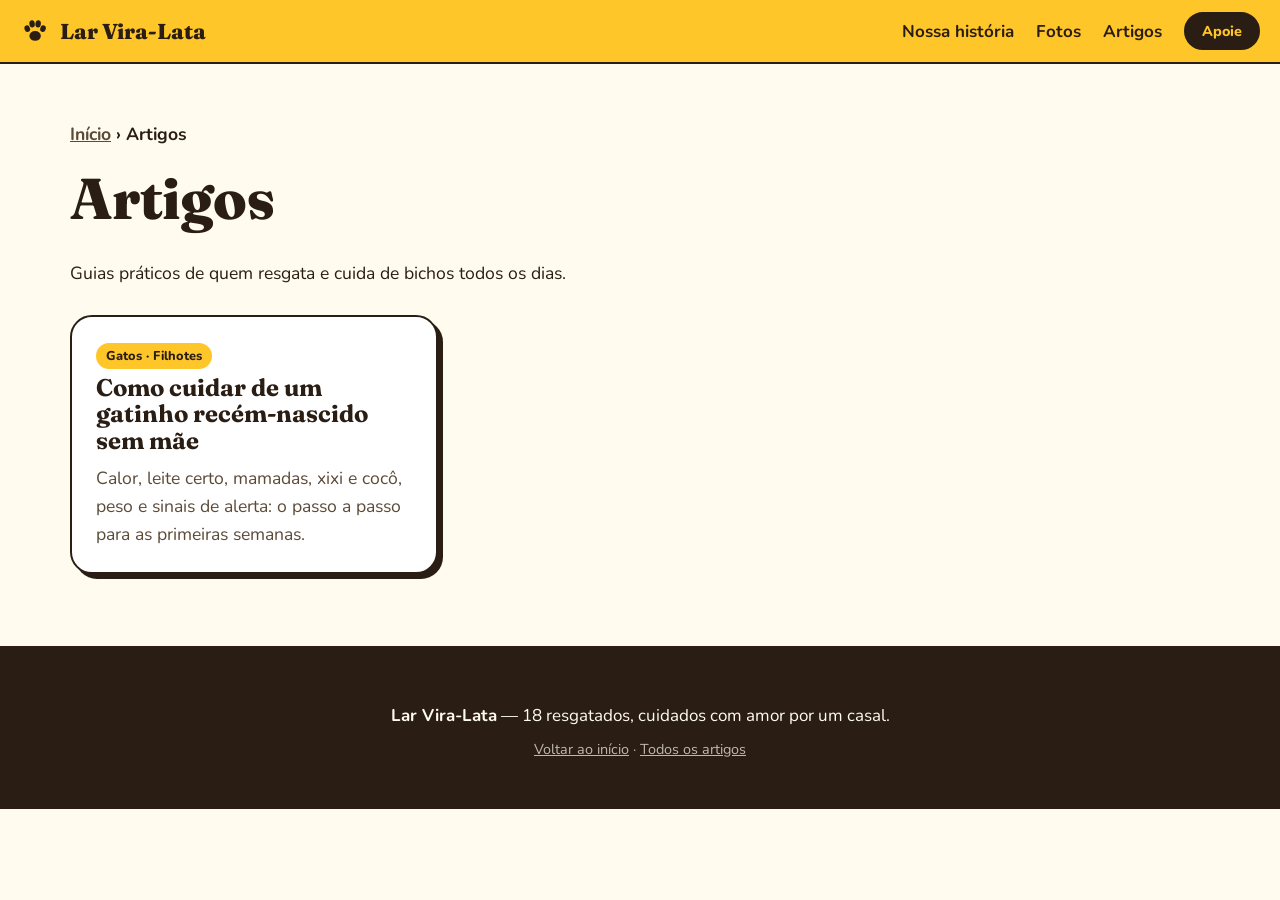
==== artigos/index.html @ 972ce477 "Adiciona SEO e aba de artigos com guia sobre gatinho recém-nascido Co-Authored-By: Claude Sonnet 5.5" ====
<!doctype html>
<html lang="pt-BR">
<head>
  <meta charset="utf-8">
  <meta name="viewport" content="width=device-width, initial-scale=1">
  <title>Artigos sobre resgate e cuidado de animais | Lar Vira-Lata</title>
  <meta name="description" content="Guias práticos de quem resgata e cuida de cães e gatos: filhotes órfãos, saúde, rotina e cuidados do dia a dia.">
  <link rel="canonical" href="https://patrickcavalcantte.github.io/larviralata/artigos/">
  <meta name="robots" content="index, follow, max-image-preview:large">
  <meta name="theme-color" content="#FFC629">
  <meta property="og:type" content="website">
  <meta property="og:locale" content="pt_BR">
  <meta property="og:site_name" content="Lar Vira-Lata">
  <meta property="og:title" content="Artigos | Lar Vira-Lata">
  <meta property="og:description" content="Guias práticos de quem resgata e cuida de cães e gatos.">
  <meta property="og:url" content="https://patrickcavalcantte.github.io/larviralata/artigos/">
  <meta property="og:image" content="https://patrickcavalcantte.github.io/larviralata/og.jpg">
  <meta name="twitter:card" content="summary_large_image">
  <link rel="icon" href="data:image/svg+xml,<svg xmlns='http://www.w3.org/2000/svg' viewBox='0 0 100 100'><circle cx='50' cy='50' r='50' fill='%23FFC629'/><g fill='%232A1E14'><ellipse cx='50' cy='64' rx='17' ry='14'/><circle cx='28' cy='42' r='8'/><circle cx='42' cy='30' r='8'/><circle cx='58' cy='30' r='8'/><circle cx='72' cy='42' r='8'/></g></svg>">
  <link rel="preconnect" href="https://fonts.googleapis.com">
  <link rel="preconnect" href="https://fonts.gstatic.com" crossorigin>
  <link href="https://fonts.googleapis.com/css2?family=Fraunces:opsz,wght@9..144,600;9..144,800&family=Nunito:wght@400;600;700;800&display=swap" rel="stylesheet">
  <link rel="stylesheet" href="../css/style.css">

  <script type="application/ld+json">
  {
    "@context": "https://schema.org",
    "@type": "CollectionPage",
    "name": "Artigos do Lar Vira-Lata",
    "inLanguage": "pt-BR",
    "url": "https://patrickcavalcantte.github.io/larviralata/artigos/"
  }
  </script>
</head>
<body>

  <header class="topo">
    <a href="../" class="marca">
      <svg class="marca-pata" viewBox="0 0 100 100" aria-hidden="true"><ellipse cx="50" cy="66" rx="19" ry="16"/><ellipse cx="24" cy="42" rx="9" ry="11" transform="rotate(-20 24 42)"/><ellipse cx="40" cy="26" rx="9" ry="12" transform="rotate(-8 40 26)"/><ellipse cx="60" cy="26" rx="9" ry="12" transform="rotate(8 60 26)"/><ellipse cx="76" cy="42" rx="9" ry="11" transform="rotate(20 76 42)"/></svg>
      Lar Vira-Lata
    </a>
    <nav>
      <a href="../#historia">Nossa história</a>
      <a href="../#mural">Fotos</a>
      <a href="./">Artigos</a>
      <a href="../#apoie" class="btn btn-escuro btn-peq">Apoie</a>
    </nav>
  </header>

  <main>
    <section class="artigo">
      <div class="cont">
        <p class="migalhas"><a href="../">Início</a> › Artigos</p>
        <h1>Artigos</h1>
        <p class="lead">Guias práticos de quem resgata e cuida de bichos todos os dias.</p>
        <div class="lista-artigos">
          <a class="cartao-artigo" href="como-cuidar-de-gatinho-recem-nascido-sem-mae.html">
            <span class="etiqueta">Gatos · Filhotes</span>
            <h3>Como cuidar de um gatinho recém-nascido sem mãe</h3>
            <p>Calor, leite certo, mamadas, xixi e cocô, peso e sinais de alerta: o passo a passo para as primeiras semanas.</p>
          </a>
        </div>
      </div>
    </section>
  </main>
  <footer class="rodape">
    <p><strong>Lar Vira-Lata</strong> — 18 resgatados, cuidados com amor por um casal.</p>
    <p class="peq"><a href="../">Voltar ao início</a> · <a href="./">Todos os artigos</a></p>
  </footer>
</body>
</html>
---- css/style.css ----
:root {
  --amarelo: #FFC629;
  --amarelo-forte: #F5B000;
  --amarelo-claro: #FFF1C2;
  --creme: #FFFBEF;
  --tinta: #2A1E14;
  --tinta-suave: #5C4A38;
  --branco: #FFFFFF;
  --raio: 22px;
  --sombra: 0 10px 30px rgba(42, 30, 20, .12);
  --titulo: "Fraunces", Georgia, serif;
  --texto: "Nunito", system-ui, sans-serif;
}

* { box-sizing: border-box; }
html { scroll-behavior: smooth; }
body {
  margin: 0;
  font-family: var(--texto);
  font-size: 17px;
  line-height: 1.6;
  color: var(--tinta);
  background: var(--creme);
  -webkit-font-smoothing: antialiased;
}
img { max-width: 100%; display: block; }
h1, h2, h3 { font-family: var(--titulo); line-height: 1.1; margin: 0 0 .5em; }
h2 { font-size: clamp(2rem, 4.5vw, 3rem); font-weight: 800; }
a { color: inherit; }

.cont { max-width: 1180px; margin: 0 auto; padding: 0 20px; }
.estreito { max-width: 760px; }

/* ---------- botões ---------- */
.btn {
  display: inline-flex; align-items: center; justify-content: center; gap: .5em;
  padding: .9em 1.5em; border-radius: 999px; border: 2px solid var(--tinta);
  font: 800 1rem var(--texto); text-decoration: none; cursor: pointer;
  transition: transform .15s, box-shadow .15s, background .15s;
}
.btn:hover { transform: translateY(-2px); box-shadow: 0 4px 0 var(--tinta); }
.btn:active { transform: translateY(0); box-shadow: none; }
.btn-escuro { background: var(--tinta); color: var(--amarelo); }
.btn-claro { background: var(--creme); color: var(--tinta); }
.btn-linha { background: transparent; color: var(--tinta); }
.btn-peq { padding: .5em 1.1em; font-size: .9rem; }
.btn-largo { width: 100%; }

/* ---------- topo ---------- */
.topo {
  position: sticky; top: 0; z-index: 20;
  display: flex; align-items: center; justify-content: space-between; gap: 16px;
  padding: 12px 20px;
  background: var(--amarelo);
  border-bottom: 2px solid var(--tinta);
}
.marca {
  display: flex; align-items: center; gap: .45em;
  font: 800 1.35rem var(--titulo); text-decoration: none;
}
.marca-pata { width: 1.4em; height: 1.4em; fill: var(--tinta); }
.topo nav { display: flex; align-items: center; gap: 22px; }
.topo nav a:not(.btn) { font-weight: 700; text-decoration: none; }
.topo nav a:not(.btn):hover { text-decoration: underline; text-underline-offset: 4px; }

/* ---------- hero ---------- */
.hero {
  display: grid; grid-template-columns: 1.05fr 1fr; gap: 48px; align-items: center;
  max-width: 1180px; margin: 0 auto; padding: 64px 20px 72px;
}
.hero { position: relative; }
.hero::before {
  content: ""; position: absolute; top: 0; bottom: 0; z-index: -1;
  left: calc(50% - 50vw); right: calc(50% - 50vw);
  background: var(--amarelo);
}
body { overflow-x: hidden; }
.selo {
  display: inline-block; margin: 0 0 18px; padding: .35em 1em;
  background: var(--creme); border: 2px solid var(--tinta); border-radius: 999px;
  font-weight: 800; font-size: .9rem;
}
.hero h1 { font-size: clamp(3.2rem, 9vw, 6.2rem); font-weight: 800; letter-spacing: -.02em; }
.hero h1 span { display: block; }
.lead { font-size: 1.2rem; max-width: 34em; margin: 0 0 28px; }
.hero-acoes { display: flex; flex-wrap: wrap; gap: 12px; }

.mosaico {
  display: grid; grid-template-columns: repeat(3, 1fr); gap: 10px;
  transform: rotate(2deg);
}
.mosaico .ladrilho {
  aspect-ratio: 1; border-radius: 18px; overflow: hidden;
  border: 3px solid var(--tinta); background: var(--amarelo-claro);
  box-shadow: 4px 4px 0 var(--tinta);
}
.mosaico .ladrilho:nth-child(2n) { transform: translateY(14px); }
.mosaico img { width: 100%; height: 100%; object-fit: cover; }
.hero-foto.com-capa .mosaico { display: none; }
.capa {
  border-radius: 28px; overflow: hidden; border: 3px solid var(--tinta);
  box-shadow: 8px 8px 0 var(--tinta); transform: rotate(1.5deg);
  aspect-ratio: 4 / 5; background: var(--amarelo-claro);
}
.capa img { width: 100%; height: 100%; object-fit: cover; }

/* ---------- números ---------- */
.numeros {
  display: grid; grid-template-columns: repeat(4, 1fr);
  max-width: 1180px; margin: -36px auto 0; position: relative;
  background: var(--tinta); color: var(--creme);
  border-radius: var(--raio); overflow: hidden;
  box-shadow: var(--sombra);
}
.numeros.tres { grid-template-columns: repeat(3, 1fr); }
.numeros > div[hidden] { display: none; }
.numeros > div { padding: 26px 20px; text-align: center; }
.numeros > div + div { border-left: 1px solid rgba(255, 255, 255, .12); }
.numeros strong {
  display: block; font: 800 2.6rem/1 var(--titulo); color: var(--amarelo);
}
.numeros span { font-size: .95rem; opacity: .85; }

/* ---------- história ---------- */
.historia { padding: 96px 0 80px; }
.historia h2 em { font-style: normal; background: linear-gradient(transparent 60%, var(--amarelo) 60%); }
.historia p { font-size: 1.12rem; }
.gastos {
  list-style: none; padding: 0; margin: 32px 0 0;
  display: grid; grid-template-columns: repeat(auto-fill, minmax(200px, 1fr)); gap: 10px;
}
.gastos li {
  display: flex; align-items: center; gap: .6em;
  padding: .75em 1em; background: var(--amarelo-claro);
  border-radius: 14px; font-weight: 700;
}
.gastos svg { width: 1.2em; height: 1.2em; fill: var(--amarelo-forte); flex: none; }

/* ---------- mural ---------- */
.mural-sec { padding: 0 0 88px; }
.mural { columns: 4 240px; column-gap: 14px; }
.mural button {
  display: block; width: 100%; margin: 0 0 14px; padding: 0; cursor: zoom-in;
  break-inside: avoid; border: 2px solid var(--tinta); border-radius: 18px; overflow: hidden;
  background: var(--amarelo-claro); transition: transform .18s, box-shadow .18s;
}
.mural button:nth-child(3n+1) { transform: rotate(-.8deg); }
.mural button:nth-child(3n+2) { transform: rotate(.6deg); }
.mural button:hover, .mural button:focus-visible { transform: rotate(0) scale(1.02); box-shadow: 5px 5px 0 var(--amarelo-forte); outline: none; }
.mural img { width: 100%; height: auto; }

/* ---------- turma ---------- */
.turma { padding: 72px 0 96px; background: var(--branco); border-top: 2px solid var(--tinta); border-bottom: 2px solid var(--tinta); }
.turma-cab { display: flex; flex-wrap: wrap; align-items: end; justify-content: space-between; gap: 16px; }
.turma-cab h2 { margin: 0; }
.sub { color: var(--tinta-suave); margin: 8px 0 32px; }
.filtros { display: flex; gap: 8px; }
.filtro {
  padding: .5em 1.1em; border-radius: 999px; border: 2px solid var(--tinta);
  background: var(--creme); font: 800 .95rem var(--texto); color: var(--tinta); cursor: pointer;
}
.filtro.ativo { background: var(--amarelo); }

.grade {
  display: grid; grid-template-columns: repeat(auto-fill, minmax(220px, 1fr)); gap: 22px;
}
.card {
  display: block; width: 100%; padding: 0; text-align: left; cursor: pointer;
  background: var(--creme); border: 2px solid var(--tinta); border-radius: var(--raio);
  overflow: hidden; font: inherit; color: inherit;
  transition: transform .18s, box-shadow .18s;
}
.card:hover, .card:focus-visible { transform: translateY(-4px) rotate(-.6deg); box-shadow: 6px 6px 0 var(--amarelo-forte); outline: none; }
.card-foto { position: relative; aspect-ratio: 1; background: var(--amarelo-claro); overflow: hidden; }
.card-foto img { width: 100%; height: 100%; object-fit: cover; transition: transform .4s; }
.card:hover .card-foto img { transform: scale(1.05); }
.card-qtd {
  position: absolute; right: 10px; bottom: 10px;
  padding: .2em .7em; border-radius: 999px;
  background: rgba(42, 30, 20, .8); color: var(--creme); font-size: .8rem; font-weight: 700;
}
.card-info { padding: 14px 16px 16px; }
.card-info h3 { font-size: 1.35rem; margin: 0; }
.card-info p { margin: 2px 0 0; font-size: .9rem; color: var(--tinta-suave); text-transform: capitalize; }

.sem-foto {
  width: 100%; height: 100%; display: grid; place-items: center;
  background: var(--amarelo-claro); color: var(--amarelo-forte);
}
.sem-foto svg { width: 42%; height: 42%; fill: currentColor; opacity: .7; }

/* ---------- apoie ---------- */
.apoie { padding: 96px 0; background: var(--amarelo); }
.apoie-grid { display: grid; grid-template-columns: 1.1fr .9fr; gap: 56px; align-items: start; }
.apoie-texto p { font-size: 1.12rem; }
.passos { padding-left: 0; list-style: none; counter-reset: p; margin: 24px 0; }
.passos li {
  counter-increment: p; position: relative; padding: 0 0 14px 52px; font-size: 1.05rem;
}
.passos li::before {
  content: counter(p); position: absolute; left: 0; top: -2px;
  width: 36px; height: 36px; display: grid; place-items: center;
  border-radius: 50%; background: var(--tinta); color: var(--amarelo);
  font: 800 1.05rem var(--titulo);
}
.obrigado { font-weight: 700; }
.contatos { display: flex; flex-wrap: wrap; gap: 10px; margin-top: 16px; }

.pix-card {
  background: var(--creme); border: 3px solid var(--tinta); border-radius: 28px;
  padding: 28px; box-shadow: 8px 8px 0 var(--tinta);
  display: flex; flex-direction: column; gap: 10px;
}
.pix-rotulo, .pix-chave-rotulo {
  margin: 0; font-size: .8rem; font-weight: 800; letter-spacing: .08em; text-transform: uppercase; color: var(--tinta-suave);
}
.valores { display: grid; grid-template-columns: repeat(4, 1fr); gap: 8px; margin-bottom: 8px; }
.valor {
  padding: .7em .3em; border-radius: 14px; border: 2px solid var(--tinta);
  background: var(--branco); font: 800 1rem var(--texto); color: var(--tinta); cursor: pointer;
}
.valor.ativo { background: var(--amarelo); }
.qr {
  align-self: center; padding: 14px; background: var(--branco);
  border-radius: 18px; border: 2px solid var(--tinta); margin: 4px 0 6px;
  min-height: 60px;
}
.qr img, .qr canvas { width: 200px; height: 200px; }
.qr:empty { display: none; }
.pix-chave {
  margin: 0 0 6px; font-weight: 800; font-size: 1.05rem; word-break: break-all;
  padding: .6em .9em; background: var(--amarelo-claro); border-radius: 12px;
}
.pix-titular { margin: 4px 0 0; font-size: .85rem; color: var(--tinta-suave); text-align: center; }

/* ---------- rodapé ---------- */
.rodape { padding: 48px 20px; text-align: center; background: var(--tinta); color: var(--creme); }
.rodape .marca-pata { fill: var(--amarelo); width: 44px; height: 44px; }
.rodape p { margin: 8px 0 0; }
.rodape .peq { font-size: .9rem; opacity: .7; }

/* ---------- lightbox ---------- */
.lightbox {
  position: fixed; inset: 0; z-index: 50;
  display: grid; place-items: center; padding: 20px;
  background: rgba(42, 30, 20, .85);
}
.lightbox[hidden] { display: none; }
.lb-caixa {
  position: relative; width: min(1040px, 100%); max-height: calc(100vh - 40px);
  display: grid; grid-template-columns: 1.4fr 1fr;
  background: var(--creme); border-radius: 26px; overflow: hidden;
  border: 3px solid var(--tinta);
}
.lb-foto { position: relative; background: var(--tinta); display: grid; place-items: center; min-height: 360px; }
.lb-foto img { width: 100%; height: 100%; max-height: calc(100vh - 46px); object-fit: contain; }
.lb-nav {
  position: absolute; top: 50%; transform: translateY(-50%);
  width: 44px; height: 44px; border-radius: 50%; border: 2px solid var(--tinta);
  background: var(--amarelo); color: var(--tinta); font-size: 1.7rem; line-height: 1; cursor: pointer;
}
.lb-ant { left: 12px; } .lb-prox { right: 12px; }
.lb-cont {
  position: absolute; bottom: 12px; left: 50%; transform: translateX(-50%);
  padding: .2em .8em; border-radius: 999px; background: rgba(42, 30, 20, .75); color: var(--creme); font-size: .85rem;
}
.lb-info { padding: 32px 28px; overflow-y: auto; display: flex; flex-direction: column; gap: 6px; }
.lb-info h3 { font-size: 2.4rem; margin: 0; }
.lb-especie { margin: 0; font-weight: 800; font-size: .8rem; letter-spacing: .08em; text-transform: uppercase; color: var(--amarelo-forte); }
.lb-info > p:not(.lb-especie) { margin: 8px 0 12px; }
.lb-miniaturas { display: flex; flex-wrap: wrap; gap: 8px; margin: 4px 0 20px; }
.lb-miniaturas button {
  width: 56px; height: 56px; padding: 0; border-radius: 10px; overflow: hidden; cursor: pointer;
  border: 2px solid transparent; background: var(--amarelo-claro);
}
.lb-miniaturas button.ativo { border-color: var(--tinta); }
.lb-miniaturas img { width: 100%; height: 100%; object-fit: cover; }
.lb-info .btn { margin-top: auto; align-self: flex-start; }
.lb-fechar {
  position: absolute; top: 12px; right: 12px; z-index: 2;
  width: 40px; height: 40px; border-radius: 50%; border: 2px solid var(--tinta);
  background: var(--creme); font-size: 1.6rem; line-height: 1; cursor: pointer; color: var(--tinta);
}

/* ---------- toast ---------- */
.toast {
  position: fixed; left: 50%; bottom: 24px; z-index: 60;
  transform: translate(-50%, 150%); opacity: 0;
  padding: .8em 1.4em; border-radius: 999px;
  background: var(--tinta); color: var(--amarelo); font-weight: 800;
  transition: transform .25s, opacity .25s;
}
.toast.show { transform: translate(-50%, 0); opacity: 1; }

/* ---------- responsivo ---------- */
@media (max-width: 900px) {
  .hero { grid-template-columns: minmax(0, 1fr); padding-top: 40px; gap: 40px; }
  .apoie-grid { grid-template-columns: minmax(0, 1fr); }
  .lb-caixa { grid-template-columns: 1fr; overflow-y: auto; }
  .lb-foto { min-height: 0; aspect-ratio: 1; }
  .lb-foto img { max-height: none; }
}
@media (max-width: 700px) {
  body { font-size: 16px; }
  .topo nav a:not(.btn) { display: none; }
  .numeros { grid-template-columns: repeat(2, 1fr); margin: -28px 16px 0; }
  .numeros:not(.tres) > div:nth-child(3) { border-left: 0; }
  .numeros:not(.tres) > div:nth-child(n+3) { border-top: 1px solid rgba(255, 255, 255, .12); }
  .numeros.tres { grid-template-columns: repeat(3, 1fr); }
  .numeros.tres > div { padding: 20px 8px; }
  .numeros.tres strong { font-size: 2rem; }
  .numeros.tres span { font-size: .8rem; display: block; line-height: 1.3; }
  .grade { grid-template-columns: repeat(2, 1fr); gap: 12px; }
  .mural { columns: 2; column-gap: 10px; }
  .mural button { margin-bottom: 10px; }
  .card-info { padding: 10px 12px 12px; }
  .card-info h3 { font-size: 1.1rem; }
  .historia, .apoie { padding: 64px 0; }
  .pix-card { padding: 20px; box-shadow: 5px 5px 0 var(--tinta); }
  .valores { grid-template-columns: repeat(2, 1fr); }
  .lightbox { padding: 0; }
  .lb-caixa { max-height: 100vh; height: 100%; border-radius: 0; border: 0; }
}
@media (prefers-reduced-motion: reduce) {
  * { transition: none !important; scroll-behavior: auto !important; }
}

/* ---------- artigos ---------- */
.artigos-sec { padding: 0 0 88px; }
.lista-artigos { display: grid; grid-template-columns: repeat(auto-fill, minmax(300px, 1fr)); gap: 18px; margin-top: 24px; }
.cartao-artigo {
  display: block; padding: 24px; background: var(--branco); text-decoration: none;
  border: 2px solid var(--tinta); border-radius: var(--raio); box-shadow: 5px 5px 0 var(--tinta);
  transition: transform .15s, box-shadow .15s;
}
.cartao-artigo:hover, .cartao-artigo:focus-visible { transform: translate(-2px, -2px); box-shadow: 7px 7px 0 var(--amarelo-forte); outline: none; }
.cartao-artigo h3 { font-size: 1.5rem; margin: 6px 0 10px; }
.cartao-artigo p { margin: 0; color: var(--tinta-suave); }
.etiqueta { display: inline-block; padding: .2em .8em; background: var(--amarelo); border-radius: 999px; font-weight: 800; font-size: .8rem; }
.artigo { padding: 56px 0 72px; }
.artigo h1 { font-size: clamp(2.2rem, 6vw, 3.6rem); font-weight: 800; letter-spacing: -.01em; }
.artigo h2 { font-size: clamp(1.5rem, 3.5vw, 2rem); margin-top: 1.8em; }
.artigo p, .artigo li { font-size: 1.1rem; }
.artigo li { margin-bottom: .4em; }
.artigo .meta { color: var(--tinta-suave); font-weight: 700; font-size: .95rem; }
.migalhas { font-size: .9rem; font-weight: 700; margin: 0 0 18px; }
.migalhas a { color: var(--tinta-suave); }
.resumo { background: var(--amarelo-claro); border: 2px solid var(--tinta); border-radius: var(--raio); padding: 18px 22px; margin: 24px 0; }
.resumo p, .resumo ul { margin: 0; }
.resumo strong { font-family: var(--titulo); font-size: 1.2rem; }
.alerta { background: var(--branco); border: 2px solid var(--tinta); border-left-width: 10px; border-radius: 14px; padding: 14px 18px; margin: 22px 0; }
.alerta p { margin: 0; }
.tabela-rolagem { overflow-x: auto; margin: 18px 0; }
.artigo table { border-collapse: collapse; width: 100%; background: var(--branco); }
.artigo th, .artigo td { border: 2px solid var(--tinta); padding: .6em .8em; text-align: left; font-size: 1rem; }
.artigo th { background: var(--amarelo); }
.artigo details { background: var(--branco); border: 2px solid var(--tinta); border-radius: 14px; padding: 12px 18px; margin: 10px 0; }
.artigo summary { font-weight: 800; cursor: pointer; }
.cta-artigo { margin-top: 48px; padding: 28px; background: var(--amarelo); border: 2px solid var(--tinta); border-radius: var(--raio); box-shadow: 6px 6px 0 var(--tinta); }
.cta-artigo h2 { margin-top: 0; font-size: 1.8rem; }
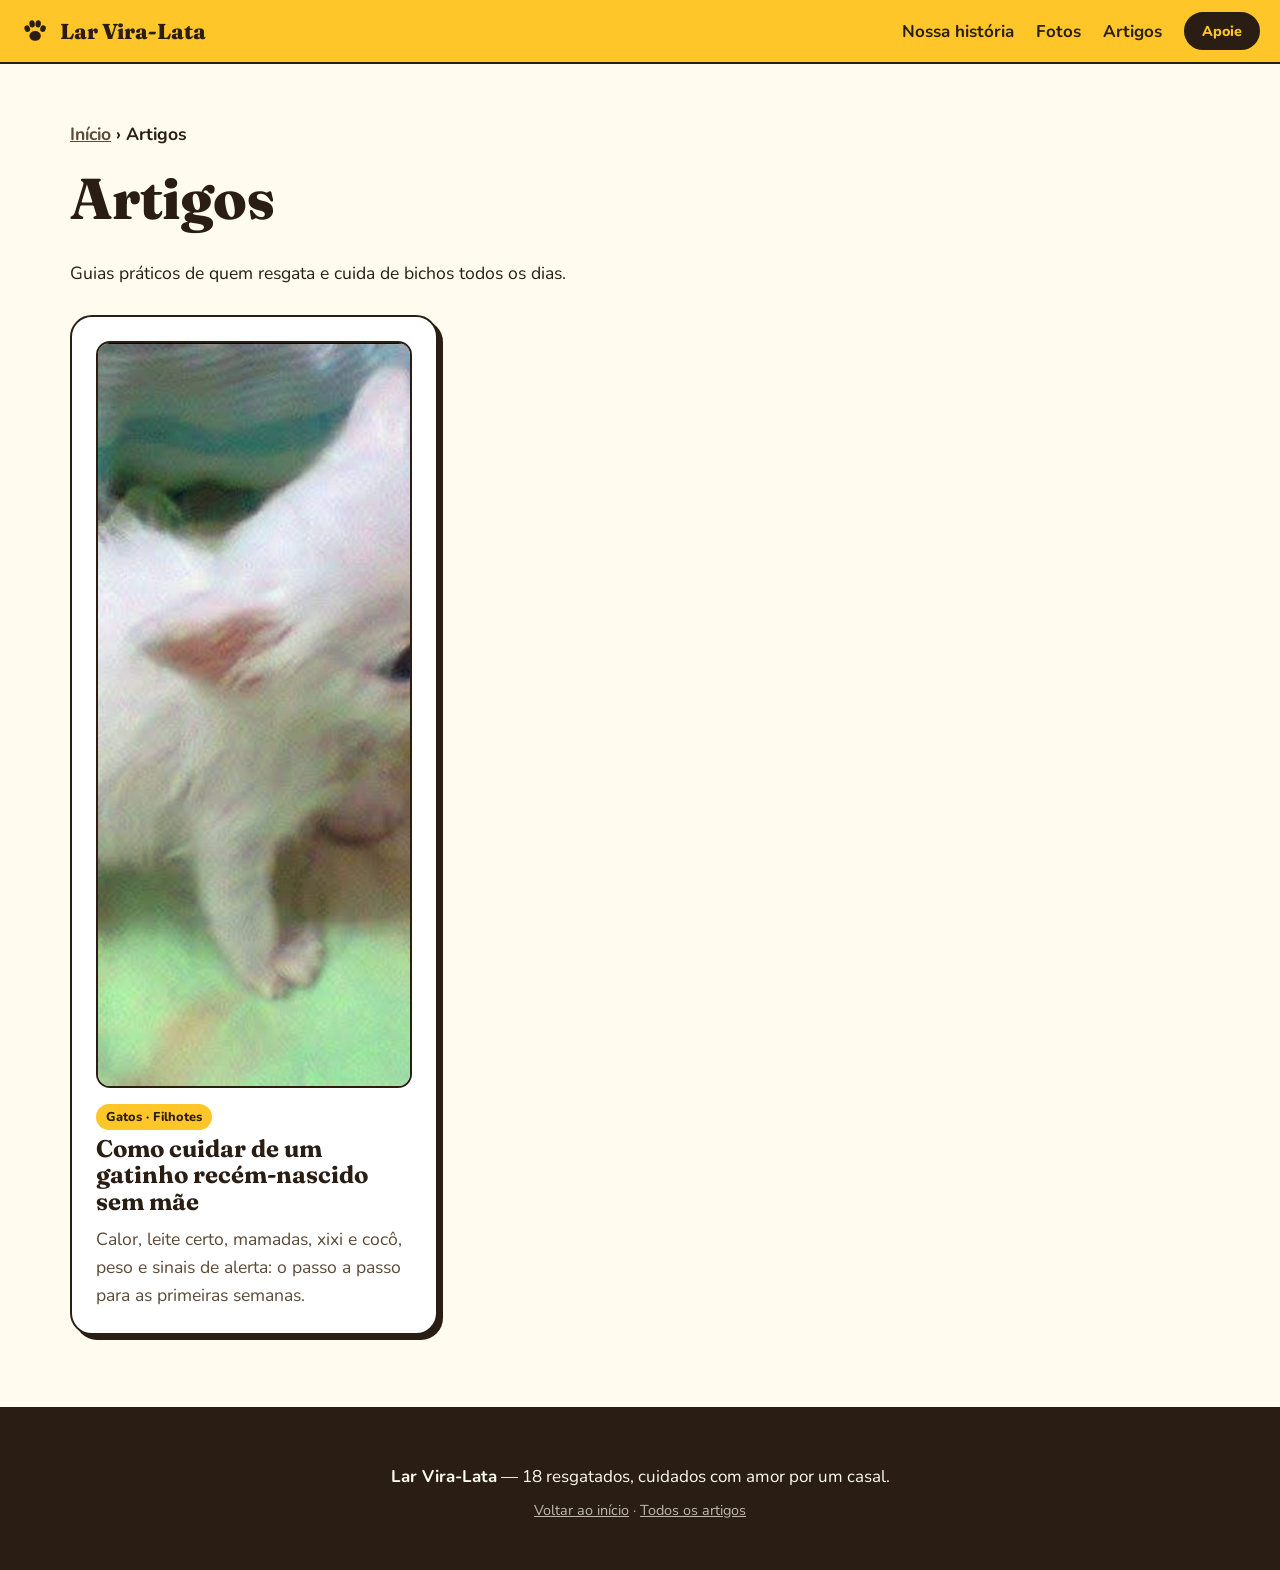
==== commit 4ba898f2: "Foto do filhote branco nos cartões do artigo Co-Authored-By: Claude Sonnet 5.5 <noreply@anthropic.co" ====
--- a/artigos/index.html
+++ b/artigos/index.html
@@ -5,7 +5,7 @@
   <meta name="viewport" content="width=device-width, initial-scale=1">
   <title>Artigos sobre resgate e cuidado de animais | Lar Vira-Lata</title>
   <meta name="description" content="Guias práticos de quem resgata e cuida de cães e gatos: filhotes órfãos, saúde, rotina e cuidados do dia a dia.">
-  <link rel="canonical" href="https://patrickcavalcantte.github.io/larviralata/artigos/">
+  <link rel="canonical" href="https://www.larviralata.com.br/artigos/">
   <meta name="robots" content="index, follow, max-image-preview:large">
   <meta name="theme-color" content="#FFC629">
   <meta property="og:type" content="website">
@@ -13,8 +13,8 @@
   <meta property="og:site_name" content="Lar Vira-Lata">
   <meta property="og:title" content="Artigos | Lar Vira-Lata">
   <meta property="og:description" content="Guias práticos de quem resgata e cuida de cães e gatos.">
-  <meta property="og:url" content="https://patrickcavalcantte.github.io/larviralata/artigos/">
-  <meta property="og:image" content="https://patrickcavalcantte.github.io/larviralata/og.jpg">
+  <meta property="og:url" content="https://www.larviralata.com.br/artigos/">
+  <meta property="og:image" content="https://www.larviralata.com.br/og.jpg">
   <meta name="twitter:card" content="summary_large_image">
   <link rel="icon" href="data:image/svg+xml,<svg xmlns='http://www.w3.org/2000/svg' viewBox='0 0 100 100'><circle cx='50' cy='50' r='50' fill='%23FFC629'/><g fill='%232A1E14'><ellipse cx='50' cy='64' rx='17' ry='14'/><circle cx='28' cy='42' r='8'/><circle cx='42' cy='30' r='8'/><circle cx='58' cy='30' r='8'/><circle cx='72' cy='42' r='8'/></g></svg>">
   <link rel="preconnect" href="https://fonts.googleapis.com">
@@ -28,7 +28,7 @@
     "@type": "CollectionPage",
     "name": "Artigos do Lar Vira-Lata",
     "inLanguage": "pt-BR",
-    "url": "https://patrickcavalcantte.github.io/larviralata/artigos/"
+    "url": "https://www.larviralata.com.br/artigos/"
   }
   </script>
 </head>
@@ -55,6 +55,7 @@
         <p class="lead">Guias práticos de quem resgata e cuida de bichos todos os dias.</p>
         <div class="lista-artigos">
           <a class="cartao-artigo" href="como-cuidar-de-gatinho-recem-nascido-sem-mae.html">
+            <img class="cartao-img" src="img/filhote-branco-mamadeira.jpg" width="1000" height="747" alt="Filhote branco de gato mamando na mamadeira" loading="lazy">
             <span class="etiqueta">Gatos · Filhotes</span>
             <h3>Como cuidar de um gatinho recém-nascido sem mãe</h3>
             <p>Calor, leite certo, mamadas, xixi e cocô, peso e sinais de alerta: o passo a passo para as primeiras semanas.</p>
--- a/css/style.css
+++ b/css/style.css
@@ -136,18 +136,32 @@
 }
 .gastos svg { width: 1.2em; height: 1.2em; fill: var(--amarelo-forte); flex: none; }
 
-/* ---------- mural ---------- */
+/* ---------- mural (carrossel) ---------- */
 .mural-sec { padding: 0 0 88px; }
-.mural { columns: 4 240px; column-gap: 14px; }
+.carrossel { position: relative; margin-top: 24px; }
+.mural {
+  display: flex; gap: 14px; overflow-x: auto; scroll-snap-type: x mandatory;
+  scroll-behavior: smooth; scrollbar-width: none; padding: 6px 4px 14px;
+}
+.mural::-webkit-scrollbar { display: none; }
 .mural button {
-  display: block; width: 100%; margin: 0 0 14px; padding: 0; cursor: zoom-in;
-  break-inside: avoid; border: 2px solid var(--tinta); border-radius: 18px; overflow: hidden;
-  background: var(--amarelo-claro); transition: transform .18s, box-shadow .18s;
-}
-.mural button:nth-child(3n+1) { transform: rotate(-.8deg); }
-.mural button:nth-child(3n+2) { transform: rotate(.6deg); }
-.mural button:hover, .mural button:focus-visible { transform: rotate(0) scale(1.02); box-shadow: 5px 5px 0 var(--amarelo-forte); outline: none; }
-.mural img { width: 100%; height: auto; }
+  flex: 0 0 calc((100% - 28px) / 3); height: 420px; scroll-snap-align: start;
+  padding: 0; border: 2px solid var(--tinta); border-radius: 18px; overflow: hidden;
+  background: var(--amarelo-claro); box-shadow: 4px 4px 0 var(--tinta); cursor: zoom-in;
+  transition: transform .2s, box-shadow .2s;
+}
+.mural button:hover, .mural button:focus-visible { transform: translateY(-3px); box-shadow: 6px 6px 0 var(--amarelo-forte); outline: none; }
+.mural img { width: 100%; height: 100%; object-fit: cover; }
+.car-seta {
+  position: absolute; top: calc(50% - 26px); z-index: 2; width: 52px; height: 52px; border-radius: 50%;
+  border: 2px solid var(--tinta); background: var(--amarelo); color: var(--tinta);
+  font: 800 1.8rem/1 var(--texto); cursor: pointer; box-shadow: 3px 3px 0 var(--tinta);
+}
+.car-seta:hover { background: var(--creme); }
+.car-seta:disabled { opacity: .35; cursor: default; }
+.car-ant { left: -14px; }
+.car-prox { right: -14px; }
+.car-info { text-align: center; font-weight: 800; color: var(--tinta-suave); margin: 4px 0 0; }
 
 /* ---------- turma ---------- */
 .turma { padding: 72px 0 96px; background: var(--branco); border-top: 2px solid var(--tinta); border-bottom: 2px solid var(--tinta); }
@@ -302,7 +316,8 @@
 }
 @media (max-width: 700px) {
   body { font-size: 16px; }
-  .topo nav a:not(.btn) { display: none; }
+  .topo nav a:not(.btn):not(.nav-fixo) { display: none; }
+  .topo nav { gap: 14px; }
   .numeros { grid-template-columns: repeat(2, 1fr); margin: -28px 16px 0; }
   .numeros:not(.tres) > div:nth-child(3) { border-left: 0; }
   .numeros:not(.tres) > div:nth-child(n+3) { border-top: 1px solid rgba(255, 255, 255, .12); }
@@ -311,8 +326,11 @@
   .numeros.tres strong { font-size: 2rem; }
   .numeros.tres span { font-size: .8rem; display: block; line-height: 1.3; }
   .grade { grid-template-columns: repeat(2, 1fr); gap: 12px; }
-  .mural { columns: 2; column-gap: 10px; }
-  .mural button { margin-bottom: 10px; }
+  .mural { gap: 10px; }
+  .mural button { flex-basis: 78%; height: 380px; }
+  .car-seta { width: 44px; height: 44px; top: calc(50% - 22px); }
+  .car-ant { left: 4px; }
+  .car-prox { right: 4px; }
   .card-info { padding: 10px 12px 12px; }
   .card-info h3 { font-size: 1.1rem; }
   .historia, .apoie { padding: 64px 0; }
@@ -326,7 +344,15 @@
 }
 
 /* ---------- artigos ---------- */
-.artigos-sec { padding: 0 0 88px; }
+.artigos-sec { padding: 80px 0 24px; }
+.artigos-cab { display: flex; flex-wrap: wrap; align-items: end; justify-content: space-between; gap: 16px; }
+.artigos-cab h2 { margin-bottom: .2em; }
+.artigos-cab .sub { margin: 0; }
+.cartao-artigo.destaque { background: var(--amarelo); padding: 32px; grid-column: 1 / -1; box-shadow: 7px 7px 0 var(--tinta); }
+.cartao-artigo.destaque h3 { font-size: clamp(1.7rem, 4vw, 2.4rem); max-width: 22em; }
+.cartao-artigo.destaque p { color: var(--tinta); font-size: 1.1rem; max-width: 40em; }
+.cartao-artigo.destaque .etiqueta { background: var(--creme); border: 2px solid var(--tinta); }
+.ler-mais { display: inline-block; margin-top: 16px; font-weight: 800; border-bottom: 3px solid var(--tinta); }
 .lista-artigos { display: grid; grid-template-columns: repeat(auto-fill, minmax(300px, 1fr)); gap: 18px; margin-top: 24px; }
 .cartao-artigo {
   display: block; padding: 24px; background: var(--branco); text-decoration: none;
@@ -358,3 +384,23 @@
 .artigo summary { font-weight: 800; cursor: pointer; }
 .cta-artigo { margin-top: 48px; padding: 28px; background: var(--amarelo); border: 2px solid var(--tinta); border-radius: var(--raio); box-shadow: 6px 6px 0 var(--tinta); }
 .cta-artigo h2 { margin-top: 0; font-size: 1.8rem; }
+
+@media (max-width: 700px) {
+  .artigos-sec { padding-top: 56px; }
+  .cartao-artigo.destaque { padding: 22px; }
+}
+
+.historia-cta { margin: 32px 0 0; }
+
+.foto-artigo { margin: 26px 0; }
+.foto-artigo img { width: 100%; height: auto; border: 2px solid var(--tinta); border-radius: var(--raio); box-shadow: 6px 6px 0 var(--tinta); }
+.foto-vertical img { max-width: 420px; margin: 0 auto; }
+.foto-artigo figcaption { margin-top: 12px; text-align: center; font-size: .95rem; font-weight: 700; color: var(--tinta-suave); }
+
+.cartao-img { width: 100%; aspect-ratio: 4 / 3; object-fit: cover; border-radius: 14px; border: 2px solid var(--tinta); margin-bottom: 14px; }
+.cartao-artigo.destaque { display: grid; grid-template-columns: 1.1fr 1fr; gap: 28px; align-items: center; }
+.cartao-artigo.destaque > img { width: 100%; aspect-ratio: 4 / 3; object-fit: cover; border-radius: 16px; border: 2px solid var(--tinta); }
+@media (max-width: 800px) {
+  .cartao-artigo.destaque { grid-template-columns: 1fr; gap: 18px; }
+  .cartao-artigo.destaque > img { order: -1; }
+}
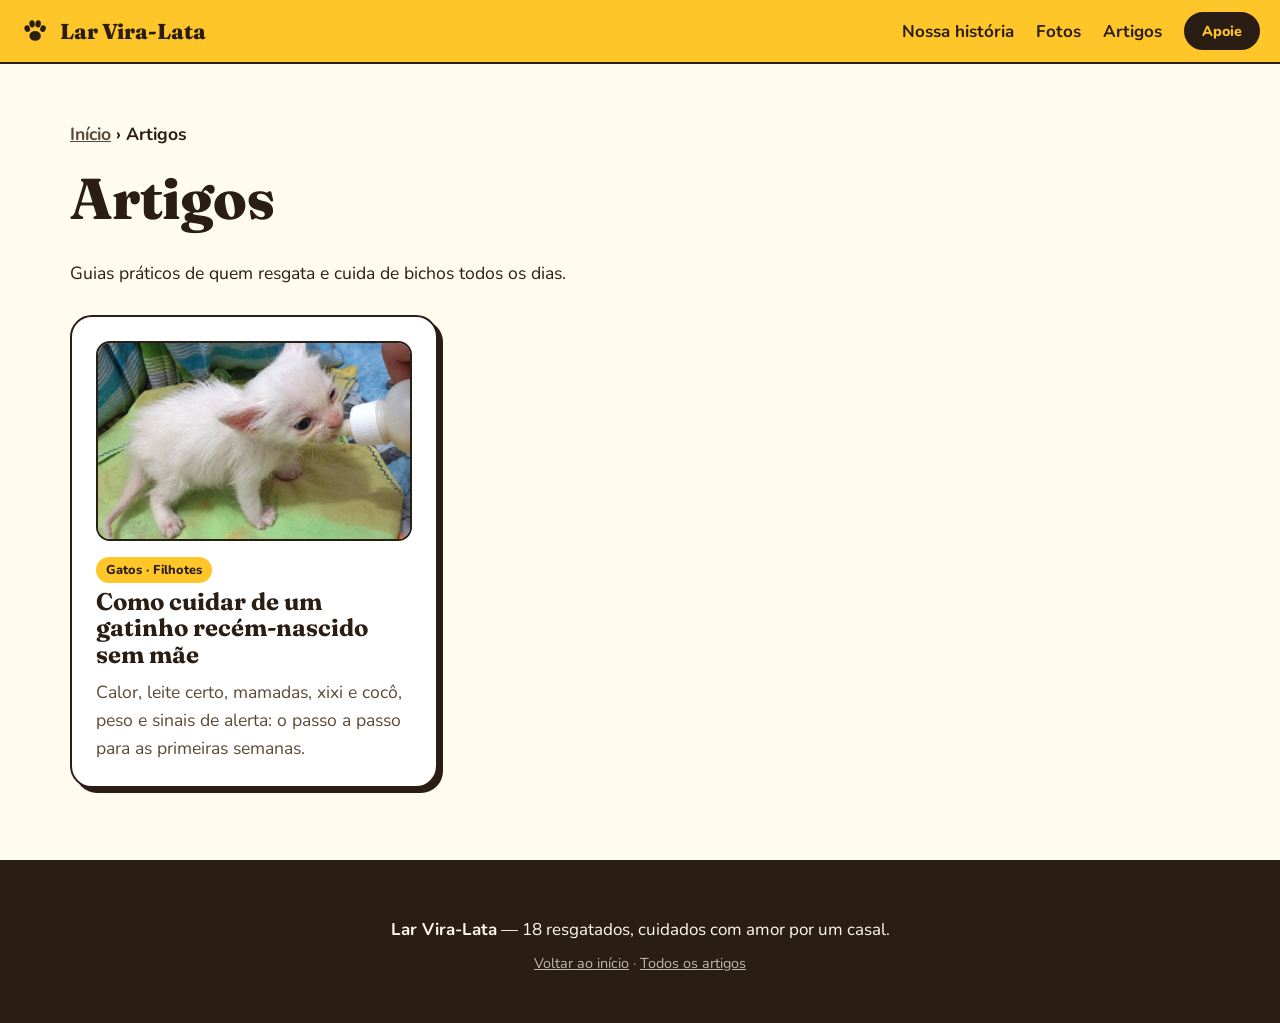
==== commit 3036cf97: "Nova foto do filhote branco e correção do tamanho nos cartões Co-Authored-By: Claude Sonnet 5.5 <nor" ====
--- a/artigos/index.html
+++ b/artigos/index.html
@@ -55,7 +55,7 @@
         <p class="lead">Guias práticos de quem resgata e cuida de bichos todos os dias.</p>
         <div class="lista-artigos">
           <a class="cartao-artigo" href="como-cuidar-de-gatinho-recem-nascido-sem-mae.html">
-            <img class="cartao-img" src="img/filhote-branco-mamadeira.jpg" width="1000" height="747" alt="Filhote branco de gato mamando na mamadeira" loading="lazy">
+            <img class="cartao-img" src="img/filhote-branco-mamadeira.jpg" width="1000" height="751" alt="Filhote branco de gato mamando na mamadeira" loading="lazy">
             <span class="etiqueta">Gatos · Filhotes</span>
             <h3>Como cuidar de um gatinho recém-nascido sem mãe</h3>
             <p>Calor, leite certo, mamadas, xixi e cocô, peso e sinais de alerta: o passo a passo para as primeiras semanas.</p>
--- a/css/style.css
+++ b/css/style.css
@@ -404,3 +404,8 @@
   .cartao-artigo.destaque { grid-template-columns: 1fr; gap: 18px; }
   .cartao-artigo.destaque > img { order: -1; }
 }
+
+/* foto do cartão: o atributo height do <img> estava esticando a imagem */
+.cartao-artigo.destaque > img { height: 260px; aspect-ratio: auto; object-position: 50% 40%; }
+.cartao-img { height: 200px; aspect-ratio: auto; }
+@media (max-width: 800px) { .cartao-artigo.destaque > img { height: 220px; } }
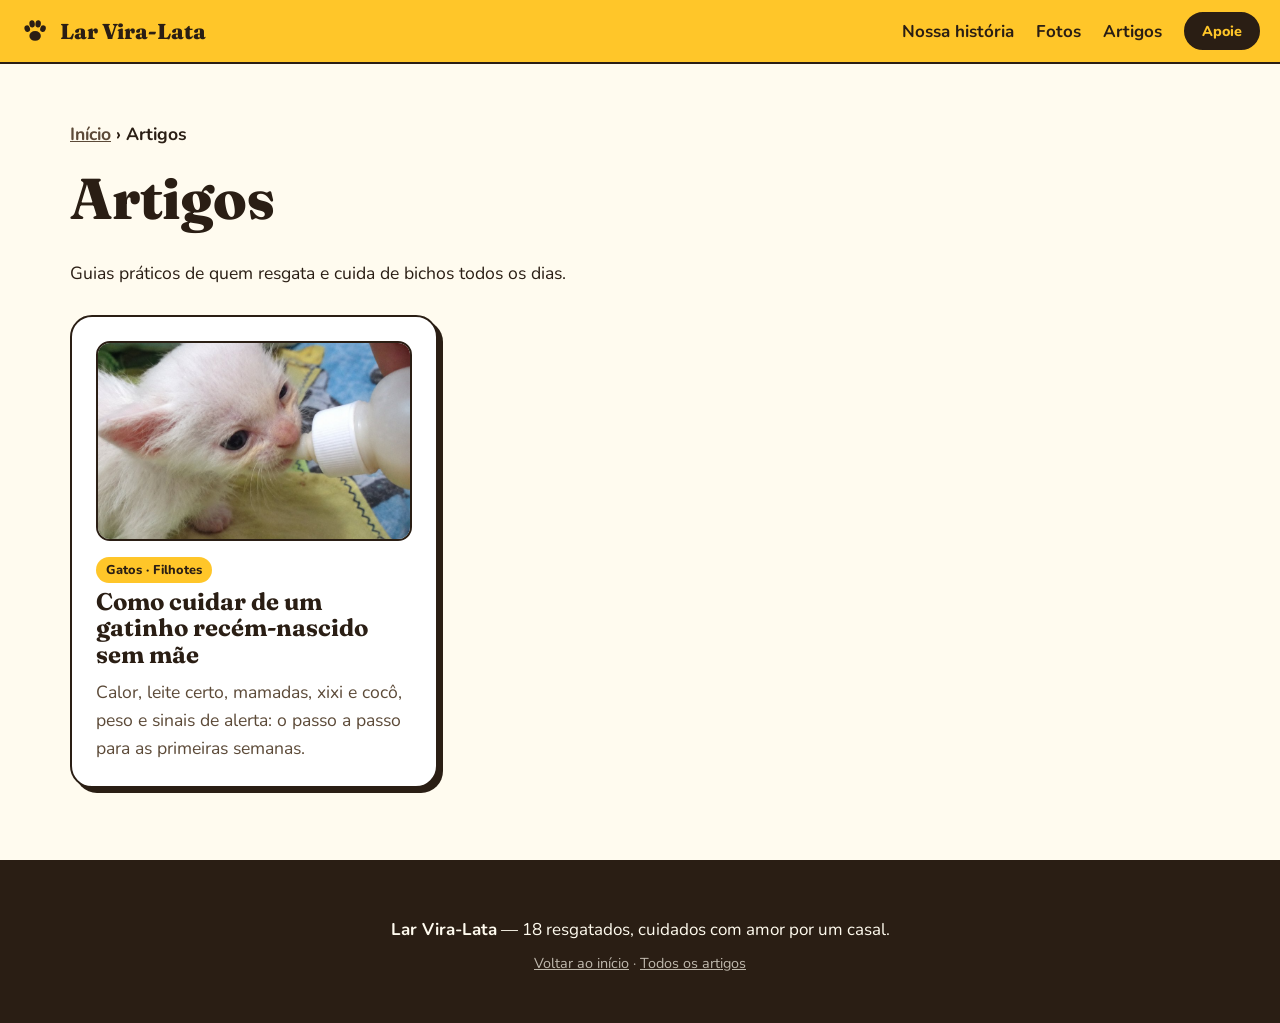
==== commit 908ef1a7: "Recorte do rosto nos cartões, legendas do Chico e foto final do artigo Co-Authored-By: Claude Sonnet" ====
--- a/artigos/index.html
+++ b/artigos/index.html
@@ -55,7 +55,7 @@
         <p class="lead">Guias práticos de quem resgata e cuida de bichos todos os dias.</p>
         <div class="lista-artigos">
           <a class="cartao-artigo" href="como-cuidar-de-gatinho-recem-nascido-sem-mae.html">
-            <img class="cartao-img" src="img/filhote-branco-mamadeira.jpg" width="1000" height="751" alt="Filhote branco de gato mamando na mamadeira" loading="lazy">
+            <img class="cartao-img" src="img/filhote-rosto-mamadeira.jpg" width="887" height="590" alt="Rosto de um filhote branco de gato mamando na mamadeira" loading="lazy">
             <span class="etiqueta">Gatos · Filhotes</span>
             <h3>Como cuidar de um gatinho recém-nascido sem mãe</h3>
             <p>Calor, leite certo, mamadas, xixi e cocô, peso e sinais de alerta: o passo a passo para as primeiras semanas.</p>
--- a/css/style.css
+++ b/css/style.css
@@ -406,6 +406,6 @@
 }
 
 /* foto do cartão: o atributo height do <img> estava esticando a imagem */
-.cartao-artigo.destaque > img { height: 260px; aspect-ratio: auto; object-position: 50% 40%; }
+.cartao-artigo.destaque > img { height: 260px; aspect-ratio: auto; object-position: 50% 50%; }
 .cartao-img { height: 200px; aspect-ratio: auto; }
 @media (max-width: 800px) { .cartao-artigo.destaque > img { height: 220px; } }
